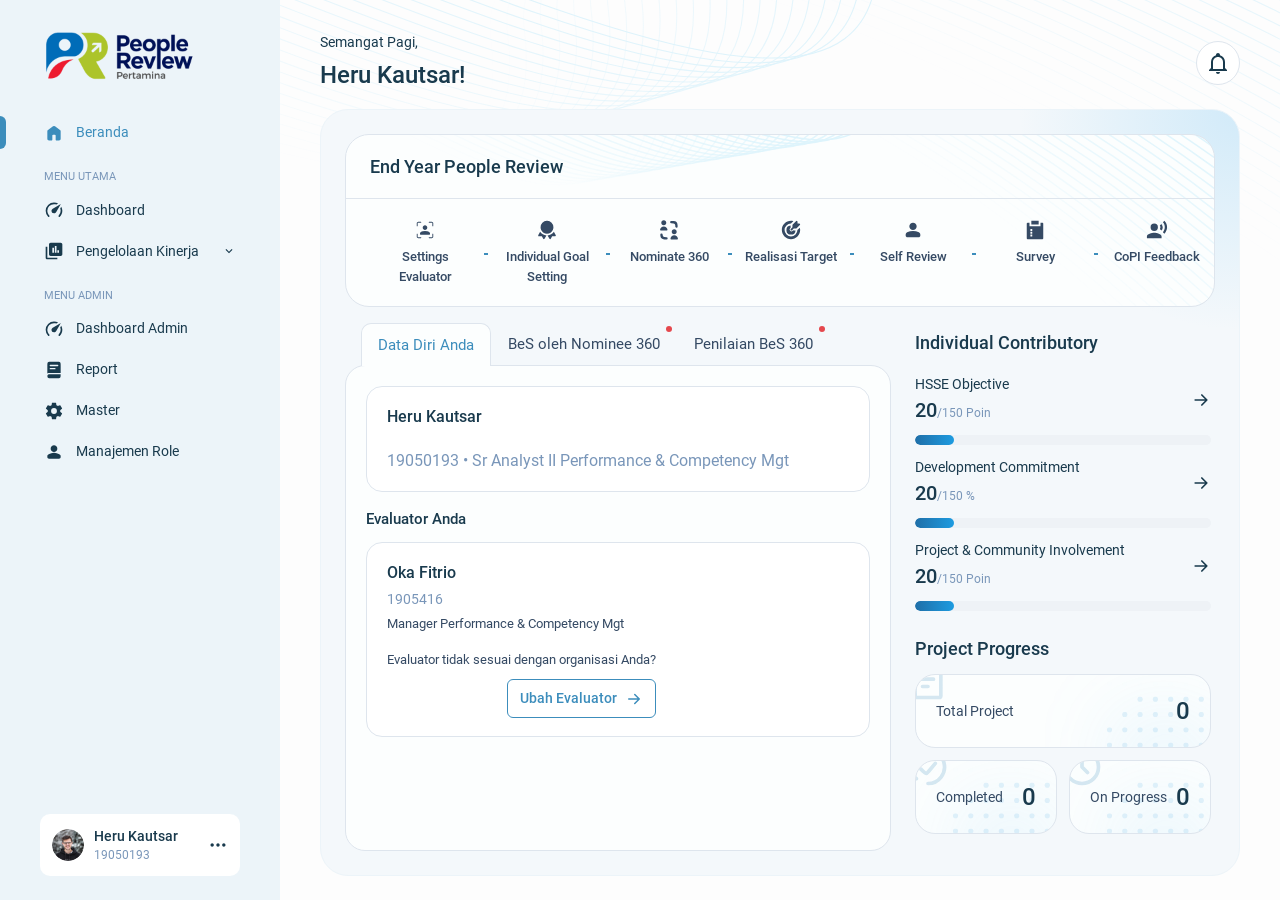
==== index.html @ 200f60de "Pindah file homepage ke folder utama dan hapus folder Homepage+flowstart" ====
<!doctype html>
<html lang="id">
<head>
  <meta charset="utf-8">
  <meta name="viewport" content="width=device-width, initial-scale=1">
  <title>Beranda – People Review</title>
  <link rel="stylesheet" href="style.css">
</head>
<body>
  <aside class="sidebar">
    <div class="logo"><img src="assets/logo-people-review.png" alt="People Review Pertamina" width="150" height="48"></div>
    <nav>
      <a href="#" id="navHome"><i data-icon="material-symbols:home-rounded"></i>Beranda</a>
      <p class="nav-label">MENU UTAMA</p>
      <a href="#"><i data-icon="mdi:speedometer"></i>Dashboard</a>
      <button type="button" class="nav-item" id="navKinerja" aria-expanded="false" aria-controls="subKinerja"><i data-icon="mdi:graph-box-multiple"></i>Pengelolaan Kinerja<i class="nav-caret" data-icon="mdi:chevron-down"></i></button>
      <div id="subKinerja" hidden>
        <a href="#pwtt" class="sub" id="navPwtt"><i class="reply" data-icon="fluent:arrow-reply-24-filled"></i>PWTT</a>
        <a href="#" class="sub" data-missing><i class="reply" data-icon="fluent:arrow-reply-24-filled"></i>PWT</a>
      </div>
      <p class="nav-label">MENU ADMIN</p>
      <a href="#"><i data-icon="mdi:speedometer"></i>Dashboard Admin</a>
      <a href="#"><i data-icon="solar:book-bold"></i>Report</a>
      <a href="#"><i data-icon="mdi:gear"></i>Master</a>
      <a href="#"><i data-icon="material-symbols:person-rounded"></i>Manajemen Role</a>
    </nav>
    <div class="user"><img class="avatar" src="assets/avatar.png" alt="" width="32" height="32"><div><b>Heru Kautsar</b><small>19050193</small></div><button type="button" class="icon-btn more" aria-label="Profil pengguna"><i data-icon="ri:more-fill"></i></button></div>
  </aside>

  <main>
    <header class="topbar">
      <div id="homeHead"><p class="greet">Semangat Pagi,</p><h1>Heru Kautsar!</h1></div>
      <p class="crumbs" id="pwttHead" hidden>Pengelolaan Kinerja • <span>PWTT</span></p>
      <div class="topbar-right">
        <span class="flow-pill" id="pwttPill" hidden>Pengukuran Kinerja Pegawai Waktu Tidak Tertentu (PWTT)</span>
        <button type="button" class="icon-btn bell" id="bellBtn" aria-label="Notifikasi" aria-expanded="false" aria-controls="notifPop"><i data-icon="mdi:bell-outline"></i></button>
        <div class="pop notif" id="notifPop" hidden>
          <h2>Notifikasi</h2>
          <div class="ntabs" id="notifTabs" role="tablist"></div>
          <div id="notifList" class="notif-list"></div>
        </div>
      </div>
    </header>

    <!-- Beranda -->
    <section class="home" id="viewHome">
      <article class="eypr">
        <h2>End Year People Review</h2>
        <ol class="steps" id="steps"></ol>
      </article>
      <div class="home-grid">
        <div class="home-left">
          <div class="htabs" role="tablist" id="homeTabs">
            <button type="button" role="tab" class="htab" data-tab="diri" aria-selected="true">Data Diri Anda</button>
            <button type="button" role="tab" class="htab dot" data-tab="nominee" aria-selected="false">BeS oleh Nominee 360</button>
            <button type="button" role="tab" class="htab dot" data-tab="bes" aria-selected="false">Penilaian BeS 360</button>
          </div>
          <div class="hpanel" id="tab-diri">
            <div class="box me"><b>Heru Kautsar</b><span class="muted">19050193 • Sr Analyst II Performance &amp; Competency Mgt</span></div>
            <h3>Evaluator Anda</h3>
            <div class="box evaluator">
              <div><b class="name">Oka Fitrio</b><span class="muted">1905416</span><small>Manager Performance &amp; Competency Mgt</small></div>
              <div class="ev-right"><small class="link">Evaluator tidak sesuai dengan organisasi Anda?</small><button type="button" class="btn-outline" id="ubahEval">Ubah Evaluator<i data-icon="tabler:arrow-right"></i></button></div>
            </div>
          </div>
          <div class="hpanel people-grid" id="tab-nominee" hidden></div>
          <div class="hpanel people-grid" id="tab-bes" hidden></div>
        </div>
        <aside class="home-right">
          <h2>Individual Contributory</h2>
          <div id="icList"></div>
          <h2>Project Progress</h2>
          <div class="proj">
            <div class="stat wide"><i data-icon="mingcute:task-2-line"></i><span>Total Project</span><b id="pTotal">0</b></div>
            <div class="stat"><i data-icon="lets-icons:check-ring-round"></i><span>Completed</span><b id="pDone">0</b></div>
            <div class="stat"><i data-icon="tabler:clock"></i><span>On Progress</span><b id="pProg">0</b></div>
          </div>
        </aside>
      </div>
    </section>

    <!-- Pengelolaan Kinerja → PWTT: pilih role -->
    <section class="role-card" id="viewPwtt" hidden>
      <h2 class="role-head">Pilih Role Anda</h2>
      <div class="role-body">
        <div class="roles" role="radiogroup" aria-label="Role">
          <button type="button" class="role" role="radio" aria-checked="false" data-role="evaluator">
            <img src="assets/role-evaluator.svg" alt="" width="190" height="120">
            <b>Evaluator</b>
            <span>Pekerja yang memberikan penilaian terhadap Evaluee<br>(untuk Manager ke atas)</span>
          </button>
          <button type="button" class="role" role="radio" aria-checked="false" data-role="evaluee">
            <img src="assets/role-evaluee.svg" alt="" width="147" height="120">
            <b>Evaluee</b>
            <span>Pekerja yang menjadi objek penilaian dalam People Review<br>(untuk Staff/Analyst/Setara)</span>
          </button>
        </div>
      </div>
      <div class="role-foot"><button type="button" class="btn" id="roleNext" disabled>Selanjutnya<i data-icon="tabler:arrow-right"></i></button></div>
    </section>
  </main>

  <script src="icons.js"></script>
  <script src="app.js"></script>
  <script src="profile.js"></script>
</body>
</html>
---- style.css ----
/* Roboto disimpan lokal (assets/fonts, dari @fontsource/roboto 5.0.8) supaya jalan offline. */
@font-face { font-family: 'Roboto'; font-style: normal; font-weight: 400; font-display: swap;
  src: url(assets/fonts/roboto-latin-400-normal.woff2) format('woff2');
  unicode-range: U+0000-00FF, U+0131, U+0152-0153, U+02BB-02BC, U+02C6, U+02DA, U+02DC, U+0304, U+0308, U+0329, U+2000-206F, U+2074, U+20AC, U+2122, U+2191, U+2193, U+2212, U+2215, U+FEFF, U+FFFD; }
@font-face { font-family: 'Roboto'; font-style: normal; font-weight: 400; font-display: swap;
  src: url(assets/fonts/roboto-latin-ext-400-normal.woff2) format('woff2');
  unicode-range: U+0100-02AF, U+0304, U+0308, U+0329, U+1E00-1E9F, U+1EF2-1EFF, U+2020, U+20A0-20AB, U+20AD-20CF, U+2113, U+2C60-2C7F, U+A720-A7FF; }
@font-face { font-family: 'Roboto'; font-style: normal; font-weight: 500; font-display: swap;
  src: url(assets/fonts/roboto-latin-500-normal.woff2) format('woff2');
  unicode-range: U+0000-00FF, U+0131, U+0152-0153, U+02BB-02BC, U+02C6, U+02DA, U+02DC, U+0304, U+0308, U+0329, U+2000-206F, U+2074, U+20AC, U+2122, U+2191, U+2193, U+2212, U+2215, U+FEFF, U+FFFD; }
@font-face { font-family: 'Roboto'; font-style: normal; font-weight: 500; font-display: swap;
  src: url(assets/fonts/roboto-latin-ext-500-normal.woff2) format('woff2');
  unicode-range: U+0100-02AF, U+0304, U+0308, U+0329, U+1E00-1E9F, U+1EF2-1EFF, U+2020, U+20A0-20AB, U+20AD-20CF, U+2113, U+2C60-2C7F, U+A720-A7FF; }

:root {
  --primary: #3c8dbc;
  --primary-dark: #31749b;
  --ink: #193a4d;
  --ink-2: #354a64;
  --muted: #7996b9;
  --line: #dee5ed;
  --bg: #fcfefe;
  --panel: #eef2f6;
  --soft-blue: #d8e9f3;
  --side: #ecf4f9;
  --warn-bg: #f7fed9;
  --warn-ink: #866b02;
  --ok-bg: #dcfce7;
  --ok-ink: #15803d;
  --danger: #e5484d;
}

* { box-sizing: border-box; }
.ico { display: inline-flex; width: 1em; height: 1em; flex-shrink: 0; }
.ico svg { width: 100%; height: 100%; }
[hidden] { display: none !important; }
body { margin: 0; display: flex; min-height: 100vh; font: 14px/1.5 Roboto, system-ui, sans-serif; color: var(--ink); background: #fdfdfd; }
button { font: inherit; cursor: pointer; color: inherit; }
b, strong { font-weight: 500; } /* desain Figma hanya memakai Roboto 400 & 500 */
h1, h2, h3 { margin: 0; font-weight: 500; }
.muted { color: var(--muted); }
.small { font-size: 12px; }
.link { color: var(--primary); }
.big { font-size: 20px; font-weight: 500; color: var(--ink); }

/* Sidebar (sama dengan halaman lain) */
.sidebar { width: 280px; flex-shrink: 0; background: var(--side); padding: 32px 0 24px; display: flex; flex-direction: column; position: sticky; top: 0; height: 100vh; z-index: 5; }
.logo { padding: 0 44px 32px; }
.logo img { display: block; }
nav { flex: 1; }
nav a, .nav-item { display: flex; align-items: center; gap: 12px; width: 100%; padding: 10px 44px; color: var(--ink); text-decoration: none; font-size: 14px; background: none; border: 0; text-align: left; position: relative; }
nav a.active, .nav-item.active { color: var(--primary); }
nav > a.active::before, .nav-item.active::before { content: ''; position: absolute; left: 0; top: 4px; bottom: 4px; width: 6px; border-radius: 0 6px 6px 0; background: var(--primary); }
nav a.sub { padding-left: 52px; }
nav a:hover, .nav-item:hover { background: var(--soft-blue); }
.nav-label { margin: 16px 44px 4px; font-size: 11px; color: var(--muted); }
nav .ico { font-size: 20px; }
.nav-caret { margin-left: auto; font-size: 14px !important; transition: transform .2s; }
.nav-item[aria-expanded="true"] .nav-caret { transform: rotate(180deg); background: var(--soft-blue); border-radius: 50%; }
.reply { transform: rotate(180deg); }
.icon-btn { background: none; border: 0; padding: 0; display: inline-flex; color: var(--ink); }
.user { margin: 0 40px; padding: 12px; background: #fff; border-radius: 10px; display: flex; gap: 10px; align-items: center; }
.user small { display: block; color: var(--muted); }
.user .more { margin-left: auto; font-size: 20px; }
.avatar { width: 32px; height: 32px; border-radius: 50%; object-fit: cover; flex-shrink: 0; }

/* Popover notifikasi */
.pop { position: absolute; z-index: 20; background: #fff; border: 1px solid var(--line); border-radius: 16px; box-shadow: 0 4px 20px rgba(0,0,0,.1); }

.notif { right: 0; top: calc(100% + 8px); width: min(460px, calc(100vw - 32px)); max-height: min(640px, calc(100vh - 120px)); display: flex; flex-direction: column; overflow: hidden; }
.notif h2 { font-size: 20px; padding: 20px 24px 12px; }
.ntabs { display: flex; padding: 0 20px; border-bottom: 1px solid var(--line); }
.ntab { flex: 1; display: inline-flex; justify-content: center; align-items: center; gap: 8px; padding: 10px 4px; background: none; border: 0; border-bottom: 2px solid transparent; color: var(--muted); font-size: 13px; }
.ntab[aria-selected="true"] { color: var(--primary-dark); border-color: var(--primary-dark); font-weight: 500; }
.count { background: var(--panel); border-radius: 4px; padding: 0 6px; font-size: 12px; color: var(--ink-2); }
.notif-list { overflow-y: auto; padding: 0 20px 12px; border-top: 1px solid var(--line); margin-top: -1px; }
.notif-list h3 { font-size: 18px; font-weight: 400; color: var(--muted); margin: 18px 0 4px; }
.notif-item { display: flex; gap: 12px; align-items: flex-start; width: 100%; text-align: left; padding: 14px 0; background: none; border: 0; border-bottom: 1px solid var(--line); }
.notif-item:last-child { border-bottom: 0; }
.notif-item:hover b { color: var(--primary); }
.notif-item b { display: block; font-size: 14px; }
.notif-item small { display: block; font-size: 12px; margin-top: 4px; }
.notif-item .file { display: grid; place-items: center; background: var(--panel); font-size: 16px; color: var(--ink-2); margin-top: 6px; }
.notif-empty { display: flex; flex-direction: column; align-items: center; text-align: center; gap: 8px; padding: 56px 0 72px; }
.notif-empty b { font-size: 18px; margin-top: 16px; }

/* Main */
main { flex: 1; min-width: 0; height: 100vh; padding: 32px 40px 24px; display: flex; flex-direction: column; gap: 16px; }
body.is-home main { background: url(assets/lines-top.svg) no-repeat left top / 100% auto; }
.topbar { display: flex; justify-content: space-between; align-items: center; gap: 16px; flex-wrap: wrap; }
.greet { margin: 0 0 4px; }
.topbar h1 { font-size: 24px; }
.crumbs { margin: 0; }
.crumbs span { color: var(--primary); }
.topbar-right { display: flex; align-items: center; gap: 16px; position: relative; margin-left: auto; }
.flow-pill { background: var(--soft-blue); color: var(--primary-dark); border-radius: 8px; padding: 8px 12px; font-size: 13px; font-weight: 500; }
.bell { font-size: 24px; width: 44px; height: 44px; border-radius: 50%; border: 1px solid var(--line); background: #fff; justify-content: center; align-items: center; }
.bell[aria-expanded="true"] { background: var(--soft-blue); }

.btn, .btn-outline { display: inline-flex; align-items: center; justify-content: center; gap: 8px; border-radius: 6px; font-weight: 500; text-decoration: none; }
.btn .ico, .btn-outline .ico { font-size: 18px; }
.btn { background: var(--primary); color: #fff; border: 0; padding: 12px 20px; }
.btn:hover:not(:disabled) { background: var(--primary-dark); }
.btn:disabled { background: #a7b6cc; cursor: not-allowed; }
.btn-outline { background: #fff; color: var(--primary); border: 1px solid var(--primary); padding: 8px 12px; }
.btn-outline:hover { background: #f1f8fc; }
.btn-outline.danger { color: var(--danger); border-color: var(--danger); }
.btn-outline.danger:hover { background: #fff3f3; }
.chip { display: inline-flex; align-items: center; gap: 6px; padding: 6px 12px; border-radius: 8px; font-size: 13px; font-weight: 500; white-space: nowrap; }
.chip::before { content: ''; width: 6px; height: 6px; border-radius: 50%; background: currentColor; }
.chip-warn { background: var(--warn-bg); color: var(--warn-ink); }
.chip-warn::before { background: #f5b400; }
.chip-ok { background: var(--ok-bg); color: var(--ok-ink); }
.chip-ok::before { background: #22c55e; }

/* Beranda */
.home { flex: 1; min-height: 0; display: flex; flex-direction: column; gap: 16px; padding: 24px; border: 1px solid var(--side); border-radius: 28px; overflow: hidden;
  background: radial-gradient(circle at 100% 0, rgba(146,209,245,.35), transparent 220px), #f4f8fb; }
.eypr { flex-shrink: 0; background: url(assets/lines-card.svg) no-repeat right top / auto 100%, var(--bg); border: 1px solid var(--line); border-radius: 24px; }
.eypr h2 { font-size: 18px; padding: 18px 24px; border-bottom: 1px solid var(--line); }
.steps { list-style: none; margin: 0; padding: 10px 24px; display: grid; grid-auto-flow: column; grid-auto-columns: minmax(110px, 1fr); gap: 12px; overflow-x: auto; }
.steps li { position: relative; }
.steps li + li::before { content: ''; position: absolute; left: -8px; top: 50%; width: 4px; height: 2px; background: var(--primary); }
.steps a { display: flex; flex-direction: column; align-items: center; gap: 6px; padding: 10px 6px; border-radius: 10px; color: var(--ink-2); text-decoration: none; font-size: 13px; font-weight: 500; text-align: center; }
.steps a:hover, .steps a:focus-visible { background: var(--panel); }
.steps .ico { font-size: 22px; color: var(--ink-2); }

.home-grid { flex: 1; display: grid; grid-template-columns: minmax(0, 2.15fr) minmax(300px, 1fr); gap: 24px; min-height: 0; }
.home-left { display: flex; flex-direction: column; min-height: 0; }
.htabs { display: flex; padding-left: 16px; }
.htab { position: relative; padding: 9px 16px; background: none; border: 1px solid transparent; border-bottom: 0; border-radius: 10px 10px 0 0; font-size: 15px; color: var(--ink-2); }
.htab[aria-selected="true"] { background: var(--bg); border-color: var(--line); color: var(--primary); margin-bottom: -1px; z-index: 1; }
.htab.dot::after { content: ''; position: absolute; top: 2px; right: 4px; width: 6px; height: 6px; border-radius: 50%; background: var(--danger); }
.hpanel { flex: 1; min-height: 0; overflow-y: auto; background: var(--bg); border: 1px solid var(--line); border-radius: 20px; padding: 20px; display: flex; flex-direction: column; gap: 16px; align-content: start; }
.people-grid { display: grid; grid-template-columns: repeat(auto-fill, minmax(260px, 1fr)); gap: 20px; }
.hpanel h3 { font-size: 15px; margin-bottom: -4px; }
.box { background: #fff; border: 1px solid var(--line); border-radius: 16px; padding: 18px 20px; }
.me { display: flex; gap: 20px; flex-wrap: wrap; font-size: 16px; }
.evaluator { display: flex; justify-content: space-between; gap: 16px; flex-wrap: wrap; }
.evaluator > div:first-child, .pc-head > div { display: flex; flex-direction: column; gap: 4px; }
.evaluator small { font-size: 13px; color: var(--ink-2); }
.name { font-size: 16px; }
.ev-right { display: flex; flex-direction: column; align-items: flex-end; gap: 10px; }
.pc-head { display: flex; justify-content: space-between; align-items: flex-start; gap: 12px; }
.person-card { display: flex; flex-direction: column; gap: 20px; align-self: start; }
.wide { width: 100%; padding: 12px; }

.home-right { display: flex; flex-direction: column; gap: 12px; min-height: 0; overflow-y: auto; padding-right: 4px; }
.home-right h2 { font-size: 18px; margin-top: 6px; }
.ic { display: grid; grid-template-columns: 1fr auto; align-items: center; column-gap: 12px; padding: 6px 0; color: var(--ink); text-decoration: none; border-radius: 8px; }
.ic .ic-name { grid-column: 1; }
.ic > .ico { grid-column: 2; grid-row: 1 / 3; font-size: 20px; transition: transform .15s; }
.ic:hover .ic-name { color: var(--primary); }
.ic:hover > .ico { transform: translateX(3px); color: var(--primary); }
.ic small { font-size: 12px; }
.ic-bar { grid-column: 1 / -1; height: 10px; margin-top: 10px; background: var(--panel); border-radius: 5px; overflow: hidden; }
.ic-bar i { display: block; height: 100%; border-radius: 5px; background: linear-gradient(90deg, #1f6fa8, #1d9be0); }
.proj { display: grid; grid-template-columns: 1fr 1fr; gap: 12px; }
.stat { position: relative; overflow: hidden; display: flex; align-items: center; justify-content: space-between; gap: 8px; padding: 18px 20px; background: url(assets/dots.svg) no-repeat right bottom, var(--bg); border: 1px solid var(--line); border-radius: 20px; color: var(--ink-2); }
.stat.wide { grid-column: 1 / -1; }
.stat > .ico { position: absolute; left: -10px; top: -16px; font-size: 44px; color: var(--primary); opacity: .2; }
.stat b { font-size: 24px; color: var(--ink); }

/* PWTT — Pilih Role */
.role-card { flex: 1; min-height: 0; display: flex; flex-direction: column; border: 1px solid var(--line); border-radius: 16px; background: var(--bg); overflow: hidden; }
.role-head { font-size: 24px; padding: 20px 24px; border-bottom: 1px solid var(--line); }
.role-body { flex: 1; min-height: 0; overflow-y: auto; display: grid; place-items: center; padding: 32px 24px; background: url(assets/wave-left.svg) no-repeat left top / 150px auto, url(assets/wave-right.svg) no-repeat right bottom / 230px auto; }
.roles { display: grid; grid-template-columns: repeat(2, minmax(0, 420px)); gap: 20px; }
.role { display: flex; flex-direction: column; align-items: center; gap: 6px; padding: 28px 24px; background: #fff; border: 1px solid var(--line); border-radius: 14px; text-align: center; }
.role img { height: 120px; width: auto; margin-bottom: 20px; }
.role b { font-size: 22px; }
.role span { font-size: 14px; line-height: 1.6; }
.role:hover { border-color: #9cc6e0; }
.role[aria-checked="true"] { background: #eaf3f9; border-color: var(--primary); }
.role-foot { display: flex; justify-content: flex-end; padding: 18px 24px; border-top: 1px solid var(--line); }


@media (max-width: 1100px) {
  .home-grid { grid-template-columns: 1fr; flex: none; }
  .home { overflow-y: auto; } /* layar sempit: satu kolom, scroll di dalam container */
  .hpanel, .home-right { overflow: visible; }
  .roles { grid-template-columns: 1fr; }
}
@media (max-width: 900px) {
  body { flex-direction: column; }
  .sidebar { position: static; width: 100%; height: auto; padding: 16px; }
  .sidebar nav, .user { display: none; }
  .logo { padding: 0; }
  main { padding: 16px; height: auto; }
  .home { padding: 16px; }
}
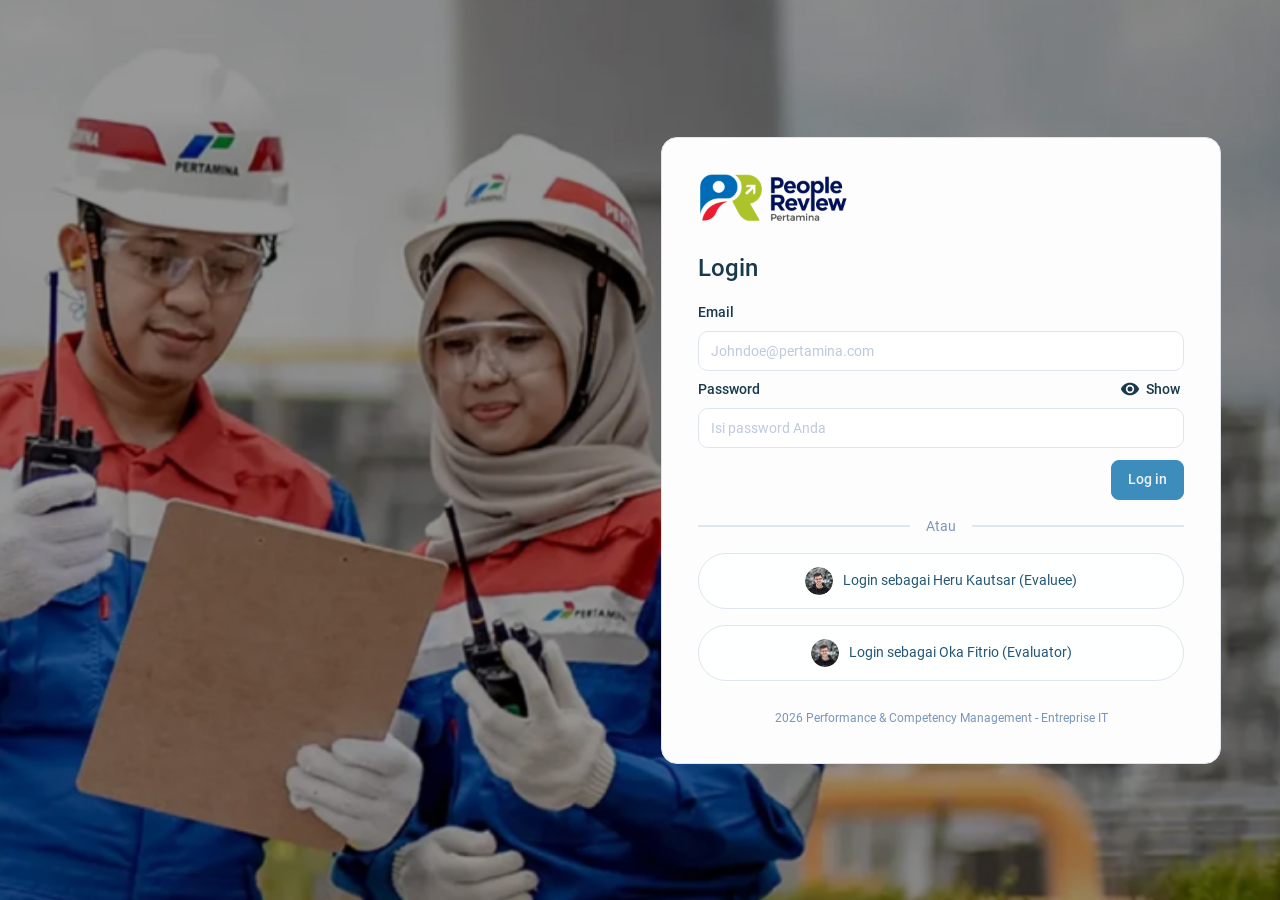
==== commit aa08e41f: "Perubahan major dan penambahan sisi evaluator memberikan approval Realisasi Target" ====
--- a/index.html
+++ b/index.html
@@ -29,8 +29,8 @@
 
   <main>
     <header class="topbar">
-      <div id="homeHead"><p class="greet">Semangat Pagi,</p><h1>Heru Kautsar!</h1></div>
-      <p class="crumbs" id="pwttHead" hidden>Pengelolaan Kinerja • <span>PWTT</span></p>
+      <div id="homeHead"><p class="greet">Semangat Pagi,</p><h1 id="greetName">Heru Kautsar!</h1></div>
+      <p class="crumbs" id="pwttHead" hidden></p>
       <div class="topbar-right">
         <span class="flow-pill" id="pwttPill" hidden>Pengukuran Kinerja Pegawai Waktu Tidak Tertentu (PWTT)</span>
         <button type="button" class="icon-btn bell" id="bellBtn" aria-label="Notifikasi" aria-expanded="false" aria-controls="notifPop"><i data-icon="mdi:bell-outline"></i></button>
@@ -45,7 +45,13 @@
     <!-- Beranda -->
     <section class="home" id="viewHome">
       <article class="eypr">
-        <h2>End Year People Review</h2>
+        <div class="eypr-head">
+          <h2>Tahapan Utama People Review</h2>
+          <!-- shortcut: pilihan periode belum mengubah data (prototype tanpa data per tahun). -->
+          <label class="periode">Periode Penilaian
+            <select id="periode"><option>2025</option><option>2026</option><option>2027</option></select>
+          </label>
+        </div>
         <ol class="steps" id="steps"></ol>
       </article>
       <div class="home-grid">
@@ -56,12 +62,14 @@
             <button type="button" role="tab" class="htab dot" data-tab="bes" aria-selected="false">Penilaian BeS 360</button>
           </div>
           <div class="hpanel" id="tab-diri">
-            <div class="box me"><b>Heru Kautsar</b><span class="muted">19050193 • Sr Analyst II Performance &amp; Competency Mgt</span></div>
+            <div class="box me" id="meBox"></div>
             <h3>Evaluator Anda</h3>
             <div class="box evaluator">
-              <div><b class="name">Oka Fitrio</b><span class="muted">1905416</span><small>Manager Performance &amp; Competency Mgt</small></div>
+              <div id="evalBox"></div>
               <div class="ev-right"><small class="link">Evaluator tidak sesuai dengan organisasi Anda?</small><button type="button" class="btn-outline" id="ubahEval">Ubah Evaluator<i data-icon="tabler:arrow-right"></i></button></div>
             </div>
+            <h3 id="myEvalueesHead" hidden>Evaluee Anda</h3>
+            <div class="evaluees" id="myEvaluees" hidden></div>
           </div>
           <div class="hpanel people-grid" id="tab-nominee" hidden></div>
           <div class="hpanel people-grid" id="tab-bes" hidden></div>
@@ -71,7 +79,7 @@
           <div id="icList"></div>
           <h2>Project Progress</h2>
           <div class="proj">
-            <div class="stat wide"><i data-icon="mingcute:task-2-line"></i><span>Total Project</span><b id="pTotal">0</b></div>
+            <div class="stat wide"><i data-icon="mingcute:task-2-line"></i><span id="pLabel">Total Project</span><b id="pTotal">0</b></div>
             <div class="stat"><i data-icon="lets-icons:check-ring-round"></i><span>Completed</span><b id="pDone">0</b></div>
             <div class="stat"><i data-icon="tabler:clock"></i><span>On Progress</span><b id="pProg">0</b></div>
           </div>
@@ -98,10 +106,26 @@
       </div>
       <div class="role-foot"><button type="button" class="btn" id="roleNext" disabled>Selanjutnya<i data-icon="tabler:arrow-right"></i></button></div>
     </section>
+
+    <!-- PWTT → Tahapan Utama → Evaluator: pilih evaluee -->
+    <section class="role-card" id="viewEvaluee" hidden>
+      <div class="ev-tabs" role="tablist">
+        <button type="button" role="tab" class="ev-tab" aria-selected="true">Penilaian Evaluee</button>
+        <button type="button" role="tab" class="ev-tab" aria-selected="false" data-missing>Rekapitulasi Sintesis Evaluator</button>
+      </div>
+      <div class="ev-body">
+        <div class="ev-top">
+          <h2>Pilih Evaluee</h2>
+          <label class="search"><i data-icon="material-symbols:search-rounded"></i><input type="search" id="evSearch" placeholder="Cari Nopek/Nama Pekerja" aria-label="Cari Nopek/Nama Pekerja"></label>
+        </div>
+        <div class="ev-list" id="evList"></div>
+        <nav class="pager" id="evPager" aria-label="Halaman"></nav>
+      </div>
+    </section>
   </main>
 
   <script src="icons.js"></script>
+  <script src="profile.js"></script>
   <script src="app.js"></script>
-  <script src="profile.js"></script>
 </body>
 </html>
--- a/style.css
+++ b/style.css
@@ -34,79 +34,80 @@
 .ico { display: inline-flex; width: 1em; height: 1em; flex-shrink: 0; }
 .ico svg { width: 100%; height: 100%; }
 [hidden] { display: none !important; }
-body { margin: 0; display: flex; min-height: 100vh; font: 14px/1.5 Roboto, system-ui, sans-serif; color: var(--ink); background: #fdfdfd; }
+body { margin: 0; display: flex; min-height: 100vh; font: clamp(11px, 0.875vw, 14px)/1.5 Roboto, system-ui, sans-serif; color: var(--ink); background: #fdfdfd; }
 button { font: inherit; cursor: pointer; color: inherit; }
 b, strong { font-weight: 500; } /* desain Figma hanya memakai Roboto 400 & 500 */
 h1, h2, h3 { margin: 0; font-weight: 500; }
 .muted { color: var(--muted); }
-.small { font-size: 12px; }
+.small { font-size: clamp(11px, 0.75vw, 12px); }
 .link { color: var(--primary); }
-.big { font-size: 20px; font-weight: 500; color: var(--ink); }
+.big { font-size: clamp(16px, 1.25vw, 20px); font-weight: 500; color: var(--ink); }
 
 /* Sidebar (sama dengan halaman lain) */
 .sidebar { width: 280px; flex-shrink: 0; background: var(--side); padding: 32px 0 24px; display: flex; flex-direction: column; position: sticky; top: 0; height: 100vh; z-index: 5; }
 .logo { padding: 0 44px 32px; }
 .logo img { display: block; }
 nav { flex: 1; }
-nav a, .nav-item { display: flex; align-items: center; gap: 12px; width: 100%; padding: 10px 44px; color: var(--ink); text-decoration: none; font-size: 14px; background: none; border: 0; text-align: left; position: relative; }
+nav a, .nav-item { display: flex; align-items: center; gap: 12px; width: 100%; padding: 10px 44px; color: var(--ink); text-decoration: none; font-size: clamp(11px, 0.875vw, 14px); background: none; border: 0; text-align: left; position: relative; }
 nav a.active, .nav-item.active { color: var(--primary); }
 nav > a.active::before, .nav-item.active::before { content: ''; position: absolute; left: 0; top: 4px; bottom: 4px; width: 6px; border-radius: 0 6px 6px 0; background: var(--primary); }
 nav a.sub { padding-left: 52px; }
 nav a:hover, .nav-item:hover { background: var(--soft-blue); }
 .nav-label { margin: 16px 44px 4px; font-size: 11px; color: var(--muted); }
-nav .ico { font-size: 20px; }
-.nav-caret { margin-left: auto; font-size: 14px !important; transition: transform .2s; }
+nav .ico { font-size: clamp(16px, 1.25vw, 20px); }
+.nav-caret { margin-left: auto; font-size: clamp(11px, 0.875vw, 14px) !important; transition: transform .2s; }
 .nav-item[aria-expanded="true"] .nav-caret { transform: rotate(180deg); background: var(--soft-blue); border-radius: 50%; }
 .reply { transform: rotate(180deg); }
 .icon-btn { background: none; border: 0; padding: 0; display: inline-flex; color: var(--ink); }
 .user { margin: 0 40px; padding: 12px; background: #fff; border-radius: 10px; display: flex; gap: 10px; align-items: center; }
 .user small { display: block; color: var(--muted); }
-.user .more { margin-left: auto; font-size: 20px; }
+.user .more { margin-left: auto; font-size: clamp(16px, 1.25vw, 20px); }
 .avatar { width: 32px; height: 32px; border-radius: 50%; object-fit: cover; flex-shrink: 0; }
 
 /* Popover notifikasi */
 .pop { position: absolute; z-index: 20; background: #fff; border: 1px solid var(--line); border-radius: 16px; box-shadow: 0 4px 20px rgba(0,0,0,.1); }
 
 .notif { right: 0; top: calc(100% + 8px); width: min(460px, calc(100vw - 32px)); max-height: min(640px, calc(100vh - 120px)); display: flex; flex-direction: column; overflow: hidden; }
-.notif h2 { font-size: 20px; padding: 20px 24px 12px; }
+.notif h2 { font-size: clamp(16px, 1.25vw, 20px); padding: 20px 24px 12px; }
 .ntabs { display: flex; padding: 0 20px; border-bottom: 1px solid var(--line); }
-.ntab { flex: 1; display: inline-flex; justify-content: center; align-items: center; gap: 8px; padding: 10px 4px; background: none; border: 0; border-bottom: 2px solid transparent; color: var(--muted); font-size: 13px; }
+.ntab { flex: 1; display: inline-flex; justify-content: center; align-items: center; gap: 8px; padding: 10px 4px; background: none; border: 0; border-bottom: 2px solid transparent; color: var(--muted); font-size: clamp(11px, 0.812vw, 13px); }
 .ntab[aria-selected="true"] { color: var(--primary-dark); border-color: var(--primary-dark); font-weight: 500; }
-.count { background: var(--panel); border-radius: 4px; padding: 0 6px; font-size: 12px; color: var(--ink-2); }
+.count { background: var(--panel); border-radius: 4px; padding: 0 6px; font-size: clamp(11px, 0.75vw, 12px); color: var(--ink-2); }
 .notif-list { overflow-y: auto; padding: 0 20px 12px; border-top: 1px solid var(--line); margin-top: -1px; }
-.notif-list h3 { font-size: 18px; font-weight: 400; color: var(--muted); margin: 18px 0 4px; }
+.notif-list h3 { font-size: clamp(14px, 1.125vw, 18px); font-weight: 400; color: var(--muted); margin: 18px 0 4px; }
 .notif-item { display: flex; gap: 12px; align-items: flex-start; width: 100%; text-align: left; padding: 14px 0; background: none; border: 0; border-bottom: 1px solid var(--line); }
 .notif-item:last-child { border-bottom: 0; }
 .notif-item:hover b { color: var(--primary); }
-.notif-item b { display: block; font-size: 14px; }
-.notif-item small { display: block; font-size: 12px; margin-top: 4px; }
-.notif-item .file { display: grid; place-items: center; background: var(--panel); font-size: 16px; color: var(--ink-2); margin-top: 6px; }
+.notif-item b { display: block; font-size: clamp(11px, 0.875vw, 14px); }
+.notif-item small { display: block; font-size: clamp(11px, 0.75vw, 12px); margin-top: 4px; }
+.notif-item .file { display: grid; place-items: center; background: var(--panel); font-size: clamp(13px, 1vw, 16px); color: var(--ink-2); margin-top: 6px; }
 .notif-empty { display: flex; flex-direction: column; align-items: center; text-align: center; gap: 8px; padding: 56px 0 72px; }
-.notif-empty b { font-size: 18px; margin-top: 16px; }
+.notif-empty b { font-size: clamp(14px, 1.125vw, 18px); margin-top: 16px; }
 
 /* Main */
 main { flex: 1; min-width: 0; height: 100vh; padding: 32px 40px 24px; display: flex; flex-direction: column; gap: 16px; }
 body.is-home main { background: url(assets/lines-top.svg) no-repeat left top / 100% auto; }
 .topbar { display: flex; justify-content: space-between; align-items: center; gap: 16px; flex-wrap: wrap; }
 .greet { margin: 0 0 4px; }
-.topbar h1 { font-size: 24px; }
+.topbar h1 { font-size: clamp(19px, 1.5vw, 24px); }
 .crumbs { margin: 0; }
 .crumbs span { color: var(--primary); }
 .topbar-right { display: flex; align-items: center; gap: 16px; position: relative; margin-left: auto; }
-.flow-pill { background: var(--soft-blue); color: var(--primary-dark); border-radius: 8px; padding: 8px 12px; font-size: 13px; font-weight: 500; }
-.bell { font-size: 24px; width: 44px; height: 44px; border-radius: 50%; border: 1px solid var(--line); background: #fff; justify-content: center; align-items: center; }
+.flow-pill { background: var(--soft-blue); color: var(--primary-dark); border-radius: 8px; padding: 8px 12px; font-size: clamp(11px, 0.812vw, 13px); font-weight: 500; }
+.bell { font-size: clamp(19px, 1.5vw, 24px); width: 44px; height: 44px; border-radius: 50%; border: 1px solid var(--line); background: #fff; justify-content: center; align-items: center; }
 .bell[aria-expanded="true"] { background: var(--soft-blue); }
 
 .btn, .btn-outline { display: inline-flex; align-items: center; justify-content: center; gap: 8px; border-radius: 6px; font-weight: 500; text-decoration: none; }
-.btn .ico, .btn-outline .ico { font-size: 18px; }
+.btn .ico, .btn-outline .ico { font-size: clamp(14px, 1.125vw, 18px); }
 .btn { background: var(--primary); color: #fff; border: 0; padding: 12px 20px; }
 .btn:hover:not(:disabled) { background: var(--primary-dark); }
 .btn:disabled { background: #a7b6cc; cursor: not-allowed; }
+.btn-outline:disabled { color: #a7b6cc; border-color: #d5dde8; cursor: not-allowed; }
 .btn-outline { background: #fff; color: var(--primary); border: 1px solid var(--primary); padding: 8px 12px; }
 .btn-outline:hover { background: #f1f8fc; }
 .btn-outline.danger { color: var(--danger); border-color: var(--danger); }
 .btn-outline.danger:hover { background: #fff3f3; }
-.chip { display: inline-flex; align-items: center; gap: 6px; padding: 6px 12px; border-radius: 8px; font-size: 13px; font-weight: 500; white-space: nowrap; }
+.chip { display: inline-flex; align-items: center; gap: 6px; padding: 6px 12px; border-radius: 8px; font-size: clamp(11px, 0.812vw, 13px); font-weight: 500; white-space: nowrap; }
 .chip::before { content: ''; width: 6px; height: 6px; border-radius: 50%; background: currentColor; }
 .chip-warn { background: var(--warn-bg); color: var(--warn-ink); }
 .chip-warn::before { background: #f5b400; }
@@ -117,62 +118,131 @@
 .home { flex: 1; min-height: 0; display: flex; flex-direction: column; gap: 16px; padding: 24px; border: 1px solid var(--side); border-radius: 28px; overflow: hidden;
   background: radial-gradient(circle at 100% 0, rgba(146,209,245,.35), transparent 220px), #f4f8fb; }
 .eypr { flex-shrink: 0; background: url(assets/lines-card.svg) no-repeat right top / auto 100%, var(--bg); border: 1px solid var(--line); border-radius: 24px; }
-.eypr h2 { font-size: 18px; padding: 18px 24px; border-bottom: 1px solid var(--line); }
+.eypr-head { display: flex; justify-content: space-between; align-items: center; gap: 12px; flex-wrap: wrap; padding: 12px 24px; border-bottom: 1px solid var(--line); }
+.eypr h2 { font-size: clamp(14px, 1.125vw, 18px); color: #060f13; }
+.periode { display: flex; align-items: center; gap: 10px; font-weight: 500; }
+/* appearance: none → panah bawaan diganti chevron sendiri supaya punya jarak dari garis tepi. */
+.periode select { appearance: none; width: 180px; height: 38px; padding: 0 40px 0 12px;
+  background: #feffff url("data:image/svg+xml,%3Csvg xmlns='http://www.w3.org/2000/svg' viewBox='0 0 24 24'%3E%3Cpath fill='none' stroke='%23193a4d' stroke-linecap='round' stroke-linejoin='round' stroke-width='2' d='m6 9l6 6l6-6'/%3E%3C/svg%3E") no-repeat right 12px center / 20px;
+  border: 1px solid var(--line); border-radius: 8px; font: inherit; font-weight: 400; color: var(--ink); cursor: pointer; }
+.periode select:focus-visible { outline: 2px solid var(--primary); outline-offset: -1px; }
 .steps { list-style: none; margin: 0; padding: 10px 24px; display: grid; grid-auto-flow: column; grid-auto-columns: minmax(110px, 1fr); gap: 12px; overflow-x: auto; }
 .steps li { position: relative; }
 .steps li + li::before { content: ''; position: absolute; left: -8px; top: 50%; width: 4px; height: 2px; background: var(--primary); }
-.steps a { display: flex; flex-direction: column; align-items: center; gap: 6px; padding: 10px 6px; border-radius: 10px; color: var(--ink-2); text-decoration: none; font-size: 13px; font-weight: 500; text-align: center; }
+.steps a { display: flex; flex-direction: column; align-items: center; gap: 6px; padding: 10px 6px; border-radius: 10px; color: var(--ink-2); text-decoration: none; font-size: clamp(11px, 0.812vw, 13px); font-weight: 500; text-align: center; }
 .steps a:hover, .steps a:focus-visible { background: var(--panel); }
-.steps .ico { font-size: 22px; color: var(--ink-2); }
+.steps .ico { font-size: clamp(18px, 1.375vw, 22px); color: var(--ink-2); }
 
 .home-grid { flex: 1; display: grid; grid-template-columns: minmax(0, 2.15fr) minmax(300px, 1fr); gap: 24px; min-height: 0; }
 .home-left { display: flex; flex-direction: column; min-height: 0; }
 .htabs { display: flex; padding-left: 16px; }
-.htab { position: relative; padding: 9px 16px; background: none; border: 1px solid transparent; border-bottom: 0; border-radius: 10px 10px 0 0; font-size: 15px; color: var(--ink-2); }
+.htab { position: relative; padding: 9px 16px; background: none; border: 1px solid transparent; border-bottom: 0; border-radius: 10px 10px 0 0; font-size: clamp(12px, 0.938vw, 15px); color: var(--ink-2); }
 .htab[aria-selected="true"] { background: var(--bg); border-color: var(--line); color: var(--primary); margin-bottom: -1px; z-index: 1; }
 .htab.dot::after { content: ''; position: absolute; top: 2px; right: 4px; width: 6px; height: 6px; border-radius: 50%; background: var(--danger); }
 .hpanel { flex: 1; min-height: 0; overflow-y: auto; background: var(--bg); border: 1px solid var(--line); border-radius: 20px; padding: 20px; display: flex; flex-direction: column; gap: 16px; align-content: start; }
 .people-grid { display: grid; grid-template-columns: repeat(auto-fill, minmax(260px, 1fr)); gap: 20px; }
-.hpanel h3 { font-size: 15px; margin-bottom: -4px; }
+.hpanel:has(> .empty-state) { display: flex; }
+.empty-state { margin: auto; padding: 24px 0; display: flex; flex-direction: column; align-items: center; gap: 6px; text-align: center; font-size: clamp(11px, 0.875vw, 14px); }
+.empty-state .es-ico { font-size: clamp(32px, 2.5vw, 40px); color: var(--primary); display: inline-flex; margin-bottom: 4px; }
+.empty-state b { font-weight: 500; line-height: 1.5; }
+.empty-state p { margin: 0 0 10px; color: #a3b1c2; line-height: 1.5; }
+.hpanel h3 { font-size: clamp(12px, 0.938vw, 15px); margin-bottom: -4px; }
 .box { background: #fff; border: 1px solid var(--line); border-radius: 16px; padding: 18px 20px; }
-.me { display: flex; gap: 20px; flex-wrap: wrap; font-size: 16px; }
+.me { display: flex; gap: 20px; flex-wrap: wrap; font-size: clamp(13px, 1vw, 16px); }
 .evaluator { display: flex; justify-content: space-between; gap: 16px; flex-wrap: wrap; }
 .evaluator > div:first-child, .pc-head > div { display: flex; flex-direction: column; gap: 4px; }
-.evaluator small { font-size: 13px; color: var(--ink-2); }
-.name { font-size: 16px; }
+.evaluator small { font-size: clamp(11px, 0.812vw, 13px); color: var(--ink-2); }
+.name { font-size: clamp(13px, 1vw, 16px); }
 .ev-right { display: flex; flex-direction: column; align-items: flex-end; gap: 10px; }
 .pc-head { display: flex; justify-content: space-between; align-items: flex-start; gap: 12px; }
 .person-card { display: flex; flex-direction: column; gap: 20px; align-self: start; }
 .wide { width: 100%; padding: 12px; }
 
 .home-right { display: flex; flex-direction: column; gap: 12px; min-height: 0; overflow-y: auto; padding-right: 4px; }
-.home-right h2 { font-size: 18px; margin-top: 6px; }
+.home-right h2 { font-size: clamp(14px, 1.125vw, 18px); margin-top: 6px; }
 .ic { display: grid; grid-template-columns: 1fr auto; align-items: center; column-gap: 12px; padding: 6px 0; color: var(--ink); text-decoration: none; border-radius: 8px; }
 .ic .ic-name { grid-column: 1; }
-.ic > .ico { grid-column: 2; grid-row: 1 / 3; font-size: 20px; transition: transform .15s; }
+.ic > .ico { grid-column: 2; grid-row: 1 / 3; font-size: clamp(16px, 1.25vw, 20px); transition: transform .15s; }
 .ic:hover .ic-name { color: var(--primary); }
 .ic:hover > .ico { transform: translateX(3px); color: var(--primary); }
-.ic small { font-size: 12px; }
+.ic small { font-size: clamp(11px, 0.75vw, 12px); }
 .ic-bar { grid-column: 1 / -1; height: 10px; margin-top: 10px; background: var(--panel); border-radius: 5px; overflow: hidden; }
 .ic-bar i { display: block; height: 100%; border-radius: 5px; background: linear-gradient(90deg, #1f6fa8, #1d9be0); }
 .proj { display: grid; grid-template-columns: 1fr 1fr; gap: 12px; }
 .stat { position: relative; overflow: hidden; display: flex; align-items: center; justify-content: space-between; gap: 8px; padding: 18px 20px; background: url(assets/dots.svg) no-repeat right bottom, var(--bg); border: 1px solid var(--line); border-radius: 20px; color: var(--ink-2); }
 .stat.wide { grid-column: 1 / -1; }
-.stat > .ico { position: absolute; left: -10px; top: -16px; font-size: 44px; color: var(--primary); opacity: .2; }
-.stat b { font-size: 24px; color: var(--ink); }
+.stat > .ico { position: absolute; left: -10px; top: -16px; font-size: clamp(35px, 2.75vw, 44px); color: var(--primary); opacity: .2; }
+.stat b { font-size: clamp(19px, 1.5vw, 24px); color: var(--ink); }
 
 /* PWTT — Pilih Role */
 .role-card { flex: 1; min-height: 0; display: flex; flex-direction: column; border: 1px solid var(--line); border-radius: 16px; background: var(--bg); overflow: hidden; }
-.role-head { font-size: 24px; padding: 20px 24px; border-bottom: 1px solid var(--line); }
+.role-head { font-size: clamp(19px, 1.5vw, 24px); padding: 20px 24px; border-bottom: 1px solid var(--line); }
 .role-body { flex: 1; min-height: 0; overflow-y: auto; display: grid; place-items: center; padding: 32px 24px; background: url(assets/wave-left.svg) no-repeat left top / 150px auto, url(assets/wave-right.svg) no-repeat right bottom / 230px auto; }
 .roles { display: grid; grid-template-columns: repeat(2, minmax(0, 420px)); gap: 20px; }
 .role { display: flex; flex-direction: column; align-items: center; gap: 6px; padding: 28px 24px; background: #fff; border: 1px solid var(--line); border-radius: 14px; text-align: center; }
 .role img { height: 120px; width: auto; margin-bottom: 20px; }
-.role b { font-size: 22px; }
-.role span { font-size: 14px; line-height: 1.6; }
+.role b { font-size: clamp(18px, 1.375vw, 22px); }
+.role span { font-size: clamp(11px, 0.875vw, 14px); line-height: 1.6; }
 .role:hover { border-color: #9cc6e0; }
 .role[aria-checked="true"] { background: #eaf3f9; border-color: var(--primary); }
 .role-foot { display: flex; justify-content: flex-end; padding: 18px 24px; border-top: 1px solid var(--line); }
+
+/* Beranda Evaluator — Evaluee Anda + Approval Progress */
+.evaluees { display: grid; grid-template-columns: repeat(auto-fit, minmax(280px, 1fr)); gap: 16px; align-items: start; }
+.ev-col { display: flex; flex-direction: column; gap: 16px; }
+.ev-card { display: flex; flex-direction: column; gap: 16px; }
+.ev-card summary { list-style: none; cursor: pointer; }
+.ev-card summary::-webkit-details-marker { display: none; }
+.ev-meta { display: flex; align-items: center; gap: 12px; }
+.ev-meta .ico { font-size: clamp(16px, 1.25vw, 20px); transition: transform .2s; }
+.ev-card details[open] .ev-meta .ico { transform: rotate(180deg); }
+.ap { margin-top: 16px; padding: 12px; border: 1px solid var(--line); border-radius: 12px; background: var(--bg); display: flex; flex-direction: column; gap: 4px; }
+.ap-group { margin: 4px 0 2px; color: var(--muted); }
+.ap-group + .ap-step { margin-top: 2px; }
+.ap-step { display: flex; align-items: center; justify-content: space-between; gap: 8px; padding: 8px; border: 1px solid transparent; border-radius: 6px; color: var(--ink); text-decoration: none; }
+.ap-step > span { display: inline-flex; align-items: center; gap: 8px; }
+.ap-step > span .ico { font-size: clamp(13px, 1vw, 16px); opacity: 0; transition: opacity .15s; }
+.ap-step:hover, .ap-step:focus-visible { background: var(--soft-blue); border-color: #9cc6e0; }
+.ap-step:hover > span .ico, .ap-step:focus-visible > span .ico { opacity: 1; }
+.ap-step.locked { color: #a7b6cc; }
+.ap-check { display: inline-grid; place-items: center; width: 20px; height: 20px; flex-shrink: 0; border: 1.5px solid var(--primary); border-radius: 4px; color: #fff; }
+.ap-step.locked .ap-check { border-color: #c5d1df; }
+.ap-check.on { background: var(--primary); }
+.ap-check svg { width: 14px; height: 14px; }
+
+/* PWTT → Evaluator — Pilih Evaluee (Figma "Desktop - 535", diskalakan ~0.75) */
+.ev-tabs { display: flex; flex-wrap: wrap; padding: 14px 24px; border-bottom: 1px solid var(--line); }
+.ev-tab { padding: 8px 16px; background: #fff; border: 1px solid var(--line); font-size: clamp(13px, 1vw, 16px); color: var(--ink); }
+.ev-tab:first-child { border-radius: 8px 0 0 8px; }
+.ev-tab:last-child { border-radius: 0 8px 8px 0; border-left: 0; }
+.ev-tab[aria-selected="true"] { background: #cde6fe; border-color: #b2d3e6; color: #02638f; font-weight: 500; }
+.ev-body { flex: 1; min-height: 0; display: flex; flex-direction: column; gap: 16px; padding: 16px 24px 20px; }
+.ev-top { display: flex; justify-content: space-between; align-items: center; gap: 16px; flex-wrap: wrap; }
+.ev-top h2 { font-size: clamp(16px, 1.25vw, 20px); }
+.search { display: flex; align-items: center; gap: 8px; flex: 0 1 48%; min-width: 240px; height: 44px; padding: 0 12px; background: #fff; border: 1px solid var(--line); border-radius: 10px; color: var(--ink-2); }
+.search .ico { font-size: clamp(16px, 1.25vw, 20px); }
+.search input { flex: 1; min-width: 0; border: 0; outline: 0; font: inherit; color: var(--ink); background: none; }
+.search input::placeholder { color: #bccadc; }
+.search:focus-within { outline: 2px solid var(--primary); outline-offset: -1px; }
+.ev-list { flex: 1; min-height: 0; overflow-y: auto; display: grid; grid-template-columns: repeat(auto-fill, minmax(340px, 1fr)); gap: 10px 16px; align-content: start; padding: 16px; background: #f4f8fb; border-radius: 16px; }
+.ev-row { display: flex; justify-content: space-between; align-items: center; gap: 16px; padding: 16px; border-radius: 12px; }
+.ev-row > div { display: flex; flex-direction: column; gap: 2px; min-width: 0; }
+.ev-row .name { font-size: clamp(14px, 1.125vw, 18px); font-weight: 700; color: #060f13; }
+.ev-row .nip { color: #3f4040; }
+.ev-row small { font-size: clamp(11px, 0.875vw, 14px); font-weight: 500; color: #060f13; }
+.ev-row .btn-outline { flex-shrink: 0; border-radius: 8px; padding: 8px 14px; }
+.ev-empty { margin: 0; }
+.pager { flex: none; display: flex; align-items: center; gap: 8px; } /* flex: none menimpa aturan nav sidebar */
+.pager .icon-btn { font-size: clamp(24px, 1.875vw, 30px); color: var(--ink-2); border-radius: 50%; }
+.pager .icon-btn:disabled { color: #c5d1df; cursor: default; }
+.pg { width: 32px; height: 32px; border-radius: 50%; border: 0; background: none; color: #060f13; font-weight: 500; }
+.pg:hover:not(:disabled):not([aria-current]) { background: var(--panel); }
+.pg[aria-current="page"] { background: var(--primary); color: var(--panel); }
+.pg-gap { width: 32px; text-align: center; color: #060f13; font-weight: 500; }
+.pager.off .pg { cursor: default; }
+.pager.off .pg[aria-current="page"] { background: #a7b6cc; }
+.pg-prev { transform: rotate(90deg); }
+.pg-next { transform: rotate(-90deg); }
 
 
 @media (max-width: 1100px) {
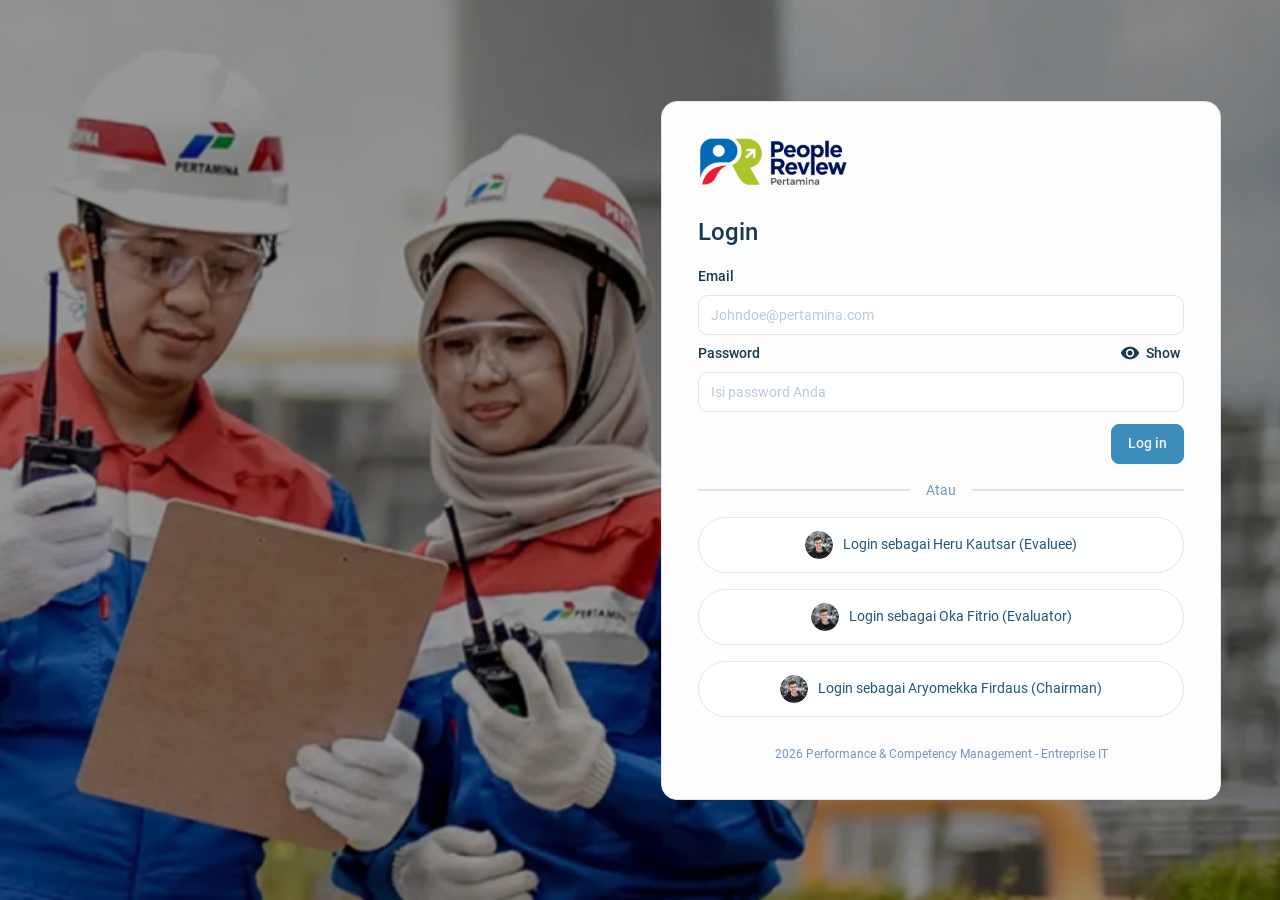
==== commit f288bc28: "Breadcrumb evaluator per tab, sembunyikan pager 1 halaman, tambah Behavior Survey, rekap & persetuju" ====
--- a/index.html
+++ b/index.html
@@ -5,6 +5,8 @@
   <meta name="viewport" content="width=device-width, initial-scale=1">
   <title>Beranda – People Review</title>
   <link rel="stylesheet" href="style.css">
+  <link rel="stylesheet" href="dropdown.css">
+  <link rel="stylesheet" href="rekap.css">
 </head>
 <body>
   <aside class="sidebar">
@@ -109,9 +111,10 @@
 
     <!-- PWTT → Tahapan Utama → Evaluator: pilih evaluee -->
     <section class="role-card" id="viewEvaluee" hidden>
-      <div class="ev-tabs" role="tablist">
-        <button type="button" role="tab" class="ev-tab" aria-selected="true">Penilaian Evaluee</button>
-        <button type="button" role="tab" class="ev-tab" aria-selected="false" data-missing>Rekapitulasi Sintesis Evaluator</button>
+      <div class="ev-tabs">
+        <a class="ev-tab" href="#pwtt-evaluator" aria-current="page">Penilaian Evaluee</a>
+        <a class="ev-tab" href="#pwtt-rekap">Rekapitulasi Sintesis Evaluator</a>
+        <a class="ev-tab" href="#pwtt-persetujuan" data-chairman hidden>Persetujuan Penilaian Kinerja</a>
       </div>
       <div class="ev-body">
         <div class="ev-top">
@@ -122,10 +125,208 @@
         <nav class="pager" id="evPager" aria-label="Halaman"></nav>
       </div>
     </section>
+
+    <!-- PWTT → Evaluator → Rekapitulasi Sintesis Evaluator (Figma "Rekapitulasi Sintesis Evaluator - Alt 2 - POV Evaluator") -->
+    <section class="role-card" id="viewRekap" hidden>
+      <div class="ev-tabs rk-head">
+        <div class="rk-tabs">
+          <a class="ev-tab" href="#pwtt-evaluator">Penilaian Evaluee</a>
+          <a class="ev-tab" href="#pwtt-rekap" aria-current="page">Rekapitulasi Sintesis Evaluator</a>
+          <a class="ev-tab" href="#pwtt-persetujuan" data-chairman hidden>Persetujuan Penilaian Kinerja</a>
+        </div>
+        <div class="rk-status" id="rkStatus"></div>
+      </div>
+      <div class="ev-body">
+        <div class="rk-tools">
+          <label class="search"><i data-icon="material-symbols:search-rounded"></i><input type="search" id="rkSearch" placeholder="Cari Nopek/Nama Pekerja" aria-label="Cari Nopek/Nama Pekerja"></label>
+          <div class="rk-pop-wrap">
+            <button type="button" class="btn-outline rk-tool" id="sortBtn" aria-expanded="false" aria-controls="sortPop"><i data-icon="iconamoon:swap-bold"></i>Sortir</button>
+            <div class="pop rk-pop" id="sortPop" hidden>
+              <h3>Sortir</h3>
+              <div class="rk-opts" id="sortOpts" role="listbox" aria-label="Sortir"></div>
+              <div class="rk-pop-foot"><button type="button" class="btn" id="sortApply">Terapkan</button></div>
+            </div>
+          </div>
+          <div class="rk-pop-wrap">
+            <button type="button" class="btn-outline rk-tool" id="filterBtn" aria-expanded="false" aria-controls="filterPop"><i data-icon="ion:filter"></i>Filter</button>
+            <div class="pop rk-pop rk-filter" id="filterPop" hidden>
+              <h3>Filter</h3>
+              <div class="ntabs" id="filterTabs" role="tablist"></div>
+              <label class="search"><i data-icon="material-symbols:search-rounded"></i><input type="search" id="filterSearch" placeholder="Ketik di sini untuk mencari" aria-label="Cari pilihan filter"></label>
+              <div class="rk-opts" id="filterOpts" role="listbox" aria-multiselectable="true" aria-label="Pilihan filter"></div>
+              <div class="rk-pop-foot"><button type="button" class="rk-clear" id="filterClear">Hapus Semua Pilihan</button><button type="button" class="btn" id="filterApply">Terapkan</button></div>
+            </div>
+          </div>
+        </div>
+        <div class="rk-grid" id="rkGrid"></div>
+        <nav class="pager" id="rkPager" aria-label="Halaman"></nav>
+      </div>
+    </section>
+    <div class="rk-foot" id="rkFoot" hidden>
+      <p id="rkNote">Tombol “Approval Chairman” akan menyala jika semua anggota sudah dinilai</p>
+      <!-- shortcut: Cetak Hasil Penilaian (PDF "Report Kalibrasi Dan Sintesis") belum dibuat; tampil setelah submit ke Chairman. -->
+      <button type="button" class="btn-outline" id="rkPrint" data-missing hidden><i data-icon="material-symbols:print-rounded"></i>Cetak Hasil Penilaian</button>
+      <button type="button" class="btn" id="rkSave"><i data-icon="fa-solid:save"></i>Simpan</button>
+      <button type="button" class="btn" id="rkNext" disabled>Approval Chairman<i data-icon="tabler:arrow-right"></i></button>
+    </div>
+
+    <!-- Rekapitulasi → Approval Chairman (Figma Desktop 1789–1797) -->
+    <section class="role-card" id="viewApproval" hidden>
+      <form class="apv" id="apvForm">
+        <button type="button" class="btn-outline apv-list" id="apvList">Lihat List Evaluee</button>
+        <h2>Pilih Jenis Approval Chairman dan Nama Atasan</h2>
+        <label>Jenis Approval
+          <select id="apvType">
+            <option value="">Pilih Jenis Approval</option>
+            <option value="atasan" data-desc="Approval oleh Pimpinan Evaluator untuk Kelompok Penilaian yang final ratingnya di Atasan Evaluator">Approval oleh Atasan Evaluator</option>
+            <option value="evaluator" data-desc="Approval oleh Evaluator untuk Kelompok Penilaian yang final ratingnya di Evaluator sendiri (tertentu)">Approval oleh Evaluator</option>
+          </select>
+        </label>
+        <label>Nama Atasan
+          <select id="apvBoss" disabled>
+            <option value="">Pilih Nama Atasan</option>
+            <option>Aryomekka Firdaus</option>
+            <option>I Made Wisnu Suryadana</option>
+            <option>John Doe</option>
+          </select>
+        </label>
+        <label class="apv-check"><input type="checkbox" id="apvAgree">Dengan ini menyatakan bahwa hasil Rating Kinerja para Evaluee dimaksud telah disampaikan dalam Diskusi People Review</label>
+      </form>
+      <div class="role-foot apv-foot">
+        <a class="btn-outline" href="#pwtt-rekap"><i data-icon="tabler:arrow-left"></i>Menuju Penilaian Kinerja</a>
+        <button type="button" class="btn" id="apvSubmit" disabled><i data-icon="material-symbols:send-rounded"></i>Submit</button>
+      </div>
+    </section>
+    <!-- Chairman → Persetujuan Penilaian Kinerja (Figma "Rekapitulasi Sintesis Evaluator - Alt 2 - POV Chairman", Desktop 1667–1676, 1779) -->
+    <section class="role-card" id="viewPersetujuan" hidden>
+      <div class="ev-tabs">
+        <a class="ev-tab" href="#pwtt-evaluator">Penilaian Evaluee</a>
+        <a class="ev-tab" href="#pwtt-rekap">Rekapitulasi Sintesis Evaluator</a>
+        <a class="ev-tab" href="#pwtt-persetujuan" aria-current="page">Persetujuan Penilaian Kinerja</a>
+      </div>
+      <div class="ev-body">
+        <div class="rk-tools">
+          <label class="search"><i data-icon="material-symbols:search-rounded"></i><input type="search" id="pjSearch" placeholder="Cari Nopek/Nama Pekerja" aria-label="Cari Nopek/Nama Pekerja"></label>
+          <!-- shortcut: Sortir & Filter kelompok belum dibuat (baru satu Evaluator yang mengajukan). -->
+          <button type="button" class="btn-outline rk-tool" data-missing><i data-icon="iconamoon:swap-bold"></i>Sortir</button>
+          <button type="button" class="btn-outline rk-tool" data-missing><i data-icon="ion:filter"></i>Filter</button>
+        </div>
+        <div class="pj-list" id="pjList"></div>
+      </div>
+    </section>
+
+    <!-- Pembuatan Berita Acara (Figma Evaluator 1774–1776, Chairman 1777–1778) -->
+    <section class="role-card" id="viewBA" hidden>
+      <div class="ba-head">
+        <a class="icon-btn" id="baBack" href="#pwtt-rekap" aria-label="Kembali"><i data-icon="tabler:arrow-left"></i></a>
+        <h2>Pembuatan Berita Acara</h2>
+        <span class="flow-pill" id="baEvaluator"></span>
+      </div>
+      <div class="ba-body">
+        <div class="ba-doc-col">
+          <div class="ba-doc-wrap"><article class="ba-doc" id="baDoc"></article></div>
+          <div class="ba-pager">
+            <button type="button" class="btn-outline" id="baPrev">Sebelumnya</button>
+            <span id="baPage"></span>
+            <button type="button" class="btn-outline" id="baNext">Selanjutnya</button>
+          </div>
+        </div>
+        <div class="ba-side">
+          <h3>Status Tanda Tangan</h3>
+          <div class="box ba-status" id="baStatus"></div>
+          <h3>Tanda Tangan Anda</h3>
+          <div class="box ba-sign" id="baSign"></div>
+          <input type="file" id="baFile" accept="image/*" hidden>
+        </div>
+      </div>
+    </section>
+    <div class="rk-foot ba-foot" id="baFoot" hidden>
+      <button type="button" class="btn" id="baPrint" disabled><i data-icon="material-symbols:print-rounded"></i>Cetak Berita Acara</button>
+    </div>
   </main>
+
+  <!-- Desktop 1644: Simpan -->
+  <dialog id="savedDlg" class="rk-dlg">
+    <form method="dialog">
+      <span class="rk-dlg-ico"><i data-icon="material-symbols:check-rounded"></i></span>
+      <h2>Penilaian Anda<br>sudah tersimpan!</h2>
+      <button class="btn">OK</button>
+    </form>
+  </dialog>
+  <!-- Desktop 1793: konfirmasi submit ke Chairman -->
+  <dialog id="confirmDlg" class="rk-dlg">
+    <form method="dialog">
+      <span class="rk-dlg-ico"><i data-icon="material-symbols:warning-outline-rounded"></i></span>
+      <h2>Anda yakin untuk submit<br>sintesis rating ini?</h2>
+      <p class="muted">Anda tidak dapat merubah rating saat proses approval oleh Chairman</p>
+      <button value="yes" class="btn">Submit</button>
+      <button value="no" class="btn-outline">Tidak, Saya Ingin Cek Kembali</button>
+    </form>
+  </dialog>
+  <!-- Desktop 1794: terkirim -->
+  <dialog id="sentDlg" class="rk-dlg">
+    <form method="dialog">
+      <span class="rk-dlg-ico"><i data-icon="material-symbols:check-rounded"></i></span>
+      <h2>Sintesis rating sudah terkirim<br>ke Chairman!</h2>
+      <p class="muted">Anda dapat kembali ke<br>menu pemilihan kelompok</p>
+      <button class="btn">Kembali ke Pemilihan Kelompok</button>
+    </form>
+  </dialog>
+  <!-- Desktop 1797: List Evaluee -->
+  <dialog id="listDlg" class="rk-list-dlg">
+    <div class="rk-list-head"><h2>List Evaluee</h2><button type="button" class="icon-btn" id="listClose" aria-label="Tutup"><i data-icon="material-symbols:close-rounded"></i></button></div>
+    <label class="search"><i data-icon="material-symbols:search-rounded"></i><input type="search" id="listSearch" placeholder="Cari Nopek/Nama Pekerja" aria-label="Cari Nopek/Nama Pekerja"></label>
+    <div class="rk-table-wrap">
+      <table class="rk-table">
+        <thead><tr><th>Nama</th><th>Nomor Pekerja</th><th>Behavior Survey</th><th>Individual Goal</th><th>Rating Development</th><th>Rating Reward</th></tr></thead>
+        <tbody id="listRows"></tbody>
+      </table>
+    </div>
+  </dialog>
+  <!-- Desktop 1642: pesan Chairman saat Tidak Disetujui -->
+  <dialog id="msgDlg" class="rk-msg-dlg">
+    <form method="dialog">
+      <div class="rk-msg-from"><img class="avatar" src="assets/avatar.png" alt="" width="32" height="32"><div><b id="msgName"></b><small id="msgNip"></small></div></div>
+      <p class="rk-msg" id="msgText"></p>
+      <button class="btn">OK</button>
+    </form>
+  </dialog>
+
+  <!-- Chairman: Setuju (1670–1671) / Tidak Setuju (1672–1675) -->
+  <dialog id="pjConfirmDlg" class="rk-dlg">
+    <form method="dialog">
+      <span class="rk-dlg-ico"><i data-icon="material-symbols:warning-outline-rounded"></i></span>
+      <h2 id="pjConfirmTitle"></h2>
+      <p class="muted" id="pjConfirmText"></p>
+      <button value="yes" id="pjYes"></button>
+      <button value="no" id="pjNo"></button>
+    </form>
+  </dialog>
+  <dialog id="pjReasonDlg" class="rk-dlg">
+    <form method="dialog">
+      <span class="rk-dlg-ico"><i data-icon="material-symbols:chat-rounded"></i></span>
+      <h2>Berikan alasan Anda</h2>
+      <textarea id="pjReason" maxlength="200" rows="2" placeholder="Isi alasan Anda (opsional)" aria-label="Alasan"></textarea>
+      <small class="pj-count" id="pjCount">0/200</small>
+      <button value="send" class="btn-outline danger"><i data-icon="material-symbols:send-rounded"></i>Kirim</button>
+      <button value="back" class="btn">Kembali</button>
+    </form>
+  </dialog>
+  <dialog id="pjDoneDlg" class="rk-dlg">
+    <form method="dialog">
+      <span class="rk-dlg-ico"><i data-icon="material-symbols:check-rounded"></i></span>
+      <h2 id="pjDoneTitle"></h2>
+      <p class="muted">Silakan untuk melanjutkan persetujuan<br>Evaluator lainnya</p>
+      <button class="btn">OK</button>
+    </form>
+  </dialog>
 
   <script src="icons.js"></script>
   <script src="profile.js"></script>
+  <script src="review.js"></script>
   <script src="app.js"></script>
+  <script src="rekap.js"></script>
+  <script src="persetujuan.js"></script>
+  <script src="dropdown.js"></script>
 </body>
 </html>
--- a/style.css
+++ b/style.css
@@ -121,11 +121,9 @@
 .eypr-head { display: flex; justify-content: space-between; align-items: center; gap: 12px; flex-wrap: wrap; padding: 12px 24px; border-bottom: 1px solid var(--line); }
 .eypr h2 { font-size: clamp(14px, 1.125vw, 18px); color: #060f13; }
 .periode { display: flex; align-items: center; gap: 10px; font-weight: 500; }
-/* appearance: none → panah bawaan diganti chevron sendiri supaya punya jarak dari garis tepi. */
-.periode select { appearance: none; width: 180px; height: 38px; padding: 0 40px 0 12px;
-  background: #feffff url("data:image/svg+xml,%3Csvg xmlns='http://www.w3.org/2000/svg' viewBox='0 0 24 24'%3E%3Cpath fill='none' stroke='%23193a4d' stroke-linecap='round' stroke-linejoin='round' stroke-width='2' d='m6 9l6 6l6-6'/%3E%3C/svg%3E") no-repeat right 12px center / 20px;
-  border: 1px solid var(--line); border-radius: 8px; font: inherit; font-weight: 400; color: var(--ink); cursor: pointer; }
-.periode select:focus-visible { outline: 2px solid var(--primary); outline-offset: -1px; }
+/* Dropdown standar (dropdown.css) dengan ukuran khusus Beranda. */
+.periode .dd { width: 180px; }
+.periode .dd-btn { height: 38px; padding: 0 40px 0 12px; }
 .steps { list-style: none; margin: 0; padding: 10px 24px; display: grid; grid-auto-flow: column; grid-auto-columns: minmax(110px, 1fr); gap: 12px; overflow-x: auto; }
 .steps li { position: relative; }
 .steps li + li::before { content: ''; position: absolute; left: -8px; top: 50%; width: 4px; height: 2px; background: var(--primary); }
@@ -212,10 +210,11 @@
 
 /* PWTT → Evaluator — Pilih Evaluee (Figma "Desktop - 535", diskalakan ~0.75) */
 .ev-tabs { display: flex; flex-wrap: wrap; padding: 14px 24px; border-bottom: 1px solid var(--line); }
-.ev-tab { padding: 8px 16px; background: #fff; border: 1px solid var(--line); font-size: clamp(13px, 1vw, 16px); color: var(--ink); }
+.ev-tab { padding: 8px 16px; background: #fff; border: 1px solid var(--line); font-size: clamp(13px, 1vw, 16px); color: var(--ink); text-decoration: none; white-space: nowrap; }
 .ev-tab:first-child { border-radius: 8px 0 0 8px; }
 .ev-tab:last-child { border-radius: 0 8px 8px 0; border-left: 0; }
-.ev-tab[aria-selected="true"] { background: #cde6fe; border-color: #b2d3e6; color: #02638f; font-weight: 500; }
+.ev-tab[aria-current="page"] { background: #cde6fe; border-color: #b2d3e6; color: #02638f; font-weight: 500; }
+.ev-tab:not([aria-current]):hover { background: #f1f8fc; }
 .ev-body { flex: 1; min-height: 0; display: flex; flex-direction: column; gap: 16px; padding: 16px 24px 20px; }
 .ev-top { display: flex; justify-content: space-between; align-items: center; gap: 16px; flex-wrap: wrap; }
 .ev-top h2 { font-size: clamp(16px, 1.25vw, 20px); }
@@ -239,8 +238,6 @@
 .pg:hover:not(:disabled):not([aria-current]) { background: var(--panel); }
 .pg[aria-current="page"] { background: var(--primary); color: var(--panel); }
 .pg-gap { width: 32px; text-align: center; color: #060f13; font-weight: 500; }
-.pager.off .pg { cursor: default; }
-.pager.off .pg[aria-current="page"] { background: #a7b6cc; }
 .pg-prev { transform: rotate(90deg); }
 .pg-next { transform: rotate(-90deg); }
 
--- a/dropdown.css
+++ b/dropdown.css
@@ -0,0 +1,22 @@
+/* Dropdown standar People Review (dipakai semua halaman; lihat dropdown.js).
+   Tombol: chevron Figma (tabler chevron-down 24px, garis 2px #060F13, 12px dari kanan).
+   Daftar: kotak putih radius 12 + bayangan; opsi = judul tebal + deskripsi opsional. */
+.dd { position: relative; min-width: 0; }
+.dd > select { display: none !important; }
+.dd-btn { width: 100%; min-height: 38px; text-align: left; font: inherit; font-weight: 400; color: #193a4d; padding: 8px 44px 8px 10px;
+  border: 1px solid #dee5ed; border-radius: 8px; cursor: pointer;
+  background: #fff url("data:image/svg+xml,%3Csvg xmlns='http://www.w3.org/2000/svg' viewBox='0 0 24 24'%3E%3Cpath fill='none' stroke='%23060f13' stroke-linecap='round' stroke-linejoin='round' stroke-width='2' d='m6 9l6 6l6-6'/%3E%3C/svg%3E") no-repeat right 12px center / 24px; }
+.dd-btn[aria-expanded="true"] { border-color: #3c8dbc;
+  background-image: url("data:image/svg+xml,%3Csvg xmlns='http://www.w3.org/2000/svg' viewBox='0 0 24 24'%3E%3Cpath fill='none' stroke='%23060f13' stroke-linecap='round' stroke-linejoin='round' stroke-width='2' d='m6 15l6-6l6 6'/%3E%3C/svg%3E"); }
+.dd-btn:focus-visible { outline: 2px solid #3c8dbc; outline-offset: -1px; }
+.dd-btn:disabled { cursor: default; }
+.dd-ph { color: #7996b9; }
+.dd-list { box-sizing: border-box; position: absolute; z-index: 20; top: calc(100% + 6px); left: 0; right: 0; max-height: min(360px, 50vh); overflow-y: auto;
+  display: flex; flex-direction: column; padding: 8px 0; background: #fff; border: 1px solid #dee5ed; border-radius: 12px; box-shadow: 0 8px 24px rgba(25, 58, 77, .12); }
+.dd-list[hidden] { display: none; }
+.dd-up > .dd-list { top: auto; bottom: calc(100% + 6px); } /* dibuka ke atas bila ruang bawah sempit (lihat place() di dropdown.js) */
+.dd-list [role="option"] { display: flex; flex-direction: column; gap: 4px; text-align: left; font: inherit; padding: 10px 16px; border: 0; background: none; cursor: pointer; }
+.dd-list [role="option"] b { color: #193a4d; font-weight: 500; font-size: clamp(13px, 0.94vw, 16px); }
+.dd-list [role="option"] span { color: #466386; font-weight: 400; font-size: clamp(12px, 0.83vw, 14px); line-height: 1.5; } /* 400: jangan ikut tebal dari <label> */
+.dd-list [role="option"]:hover, .dd-list [role="option"]:focus-visible { background: #ecf4f9; outline: none; }
+.dd-list [role="option"][aria-selected="true"] { background: #e3eff6; }
--- a/rekap.css
+++ b/rekap.css
@@ -0,0 +1,182 @@
+/* Rekapitulasi Sintesis Evaluator & Approval Chairman — tambahan di atas style.css (lihat rekap.js). */
+.rk-head { justify-content: space-between; align-items: center; gap: 12px; }
+.rk-tabs { display: flex; flex: none; }
+.rk-status { display: flex; align-items: center; gap: 12px; flex-wrap: wrap; }
+.rk-status .btn, .rk-status .btn-outline { padding: 8px 14px; border-radius: 8px; }
+.rk-status .chip { padding: 8px 12px; }
+.chip-bad { background: #fde2e2; color: #c62828; }
+.chip-bad::before { background: var(--danger); }
+
+.rk-tools { display: flex; gap: 12px; align-items: center; }
+.rk-tools > .search { flex: 1; }
+.rk-pop-wrap { position: relative; }
+.rk-tool { height: 44px; padding: 0 16px; border-radius: 8px; }
+.rk-tool[aria-expanded="true"], .rk-tool.on { background: #f1f8fc; }
+.rk-pop { right: 0; top: calc(100% + 6px); width: 300px; padding: 12px 0 0; display: flex; flex-direction: column; border-radius: 10px; }
+.rk-pop h3 { font-size: clamp(12px, 0.875vw, 14px); padding: 0 12px 10px; border-bottom: 1px solid var(--line); }
+.rk-filter { width: 360px; }
+.rk-filter .ntabs { padding: 0 12px; }
+.rk-filter .search, .rk-list-dlg > .search { flex: none; min-width: 0; } /* .search berbasis 48% lebar baris; di kolom harus tetap setinggi aslinya */
+.rk-filter .search { margin: 8px 12px; height: 38px; }
+.rk-opts { display: flex; flex-direction: column; max-height: 260px; overflow-y: auto; }
+.rk-opt { display: flex; justify-content: space-between; align-items: center; gap: 8px; padding: 10px 12px; background: none; border: 0; text-align: left; color: var(--ink); }
+.rk-opt:hover { background: var(--side); }
+.rk-opt[aria-selected="true"] { color: var(--primary); }
+.rk-opt .ico { font-size: 18px; }
+.rk-none { margin: 0; padding: 10px 12px; }
+.rk-pop-foot { display: flex; justify-content: flex-end; align-items: center; gap: 12px; padding: 12px; border-top: 1px solid var(--line); }
+.rk-pop-foot .btn { padding: 8px 16px; border-radius: 6px; }
+.rk-clear { margin-right: auto; background: none; border: 0; padding: 0; color: var(--danger); font-size: clamp(11px, 0.812vw, 13px); }
+
+.rk-grid { flex: 1; min-height: 0; overflow-y: auto; display: grid; grid-template-columns: repeat(auto-fill, minmax(260px, 1fr)); gap: 12px; align-content: start; padding: 12px; background: #f4f8fb; border: 1px solid var(--line); border-radius: 16px; }
+.rk-card { display: flex; flex-direction: column; gap: 4px; padding: 16px; border-radius: 12px; }
+.rk-name { margin: 0; color: var(--ink-2); }
+.rk-name b { font-size: clamp(13px, 1vw, 16px); color: #060f13; }
+.rk-fungsi { color: var(--ink-2); font-size: clamp(11px, 0.75vw, 12px); }
+.rk-title { color: #060f13; margin-bottom: 8px; }
+.rk-stats { display: grid; grid-template-columns: 1fr auto; align-items: center; gap: 4px 8px; margin: auto 0 8px; } /* margin-top auto: angka sejajar antar kartu */
+.rk-stats dt { position: relative; display: flex; align-items: center; gap: 6px; font-size: clamp(11px, 0.812vw, 13px); font-weight: 500; }
+.rk-stats dd { margin: 0; font-size: clamp(16px, 1.25vw, 20px); color: #060f13; }
+.rk-stats dd small { font-size: 11px; margin-left: 2px; }
+.rk-info { font-size: 18px; color: var(--primary); }
+.rk-tip { position: absolute; z-index: 10; left: 40%; top: calc(100% + 4px); width: 260px; display: flex; align-items: flex-start; gap: 12px; padding: 10px 12px; background: #fff; border-radius: 8px; box-shadow: 0 4px 16px rgba(0,0,0,.15); font-weight: 400; line-height: 1.5; }
+.rk-tip .icon-btn { font-size: 16px; }
+.rk-reward { display: flex; flex-direction: column; gap: 6px; font-size: clamp(11px, 0.812vw, 13px); font-weight: 500; margin-bottom: 8px; }
+.rk-locked { display: block; padding: 8px 10px; border: 1px solid var(--line); border-radius: 8px; font-weight: 400; font-size: clamp(12px, 0.938vw, 15px); }
+.rk-card .wide { padding: 8px; border-radius: 8px; }
+.rk-empty { grid-column: 1 / -1; align-self: center; margin: auto; padding: 120px 0; text-align: center; color: var(--ink-2); }
+.rk-grid:has(.rk-empty) { display: flex; }
+
+.rk-foot { display: flex; align-items: center; gap: 12px; flex-wrap: wrap; }
+.rk-foot p { margin: 0 auto 0 0; }
+.rk-foot .btn, .rk-foot .btn-outline { padding: 10px 20px; border-radius: 8px; }
+
+/* Approval Chairman */
+#viewApproval { background: url(assets/wave-left.svg) no-repeat left top / 130px auto, url(assets/wave-right.svg) no-repeat right center / 330px auto, var(--bg); }
+.apv { flex: 1; overflow-y: auto; display: flex; flex-direction: column; justify-content: center; gap: 16px; padding: 32px 64px; }
+.apv-list { align-self: flex-start; padding: 6px 12px; }
+.apv h2 { font-size: clamp(19px, 1.5vw, 24px); }
+.apv > label:not(.apv-check) { display: flex; flex-direction: column; gap: 8px; width: min(350px, 100%); font-weight: 500; }
+.apv .dd-btn { min-height: 52px; }
+.apv .dd-btn:disabled { background-color: var(--panel); }
+.apv-check { display: flex; align-items: center; gap: 10px; }
+.apv-check input { width: 22px; height: 22px; margin: 0; accent-color: var(--primary); flex-shrink: 0; }
+.apv-foot { justify-content: space-between; border-top: 0; }
+.apv-foot .btn, .apv-foot .btn-outline { padding: 10px 20px; border-radius: 6px; }
+
+/* Dialog Rekapitulasi */
+.rk-dlg, .rk-list-dlg, .rk-msg-dlg { border: 0; border-radius: 16px; padding: 0; color: var(--ink); box-shadow: 0 20px 50px rgba(0,0,0,.2); }
+:is(.rk-dlg, .rk-list-dlg, .rk-msg-dlg)::backdrop { background: rgba(25,58,77,.35); }
+.rk-dlg { width: min(420px, calc(100vw - 32px)); }
+.rk-dlg form { display: flex; flex-direction: column; align-items: stretch; gap: 12px; padding: 28px 24px 24px; text-align: center; }
+.rk-dlg-ico { font-size: 48px; color: var(--primary); display: flex; justify-content: center; }
+.rk-dlg h2 { font-size: clamp(16px, 1.25vw, 20px); line-height: 1.4; }
+.rk-dlg p { margin: 0 0 8px; }
+.rk-dlg .btn, .rk-dlg .btn-outline { padding: 12px 16px; border-radius: 10px; }
+.rk-list-dlg { width: min(1480px, calc(100vw - 32px)); height: calc(100vh - 64px); }
+.rk-list-dlg[open] { display: flex; flex-direction: column; }
+.rk-list-head { display: flex; justify-content: space-between; align-items: center; padding: 16px 24px; border-bottom: 1px solid var(--line); }
+.rk-list-head h2 { font-size: clamp(16px, 1.25vw, 20px); }
+.rk-list-head .icon-btn { font-size: 24px; }
+.rk-list-dlg > .search { margin: 12px 24px; min-width: 0; }
+.rk-table-wrap { flex: 1; overflow: auto; background: #f4f8fb; }
+.rk-table { width: 100%; border-collapse: collapse; text-align: center; }
+.rk-table th { font-weight: 500; padding: 14px 8px; background: #fff; border-bottom: 1px solid var(--line); position: sticky; top: 0; }
+.rk-table td { padding: 18px 8px; background: #fff; border-bottom: 1px solid var(--line); }
+.rk-table tbody tr:nth-child(even) td { background: var(--panel); }
+.rk-msg-dlg { width: min(900px, calc(100vw - 32px)); }
+.rk-msg-dlg form { display: flex; flex-direction: column; gap: 16px; padding: 20px; }
+.rk-msg-from { display: flex; align-items: center; gap: 10px; }
+.rk-msg-from small { display: block; }
+.rk-msg { margin: 0; min-height: 280px; padding: 14px 16px; border: 1px solid var(--line); border-radius: 12px; font-size: clamp(13px, 1.125vw, 18px); line-height: 1.6; }
+.rk-msg-dlg .btn { align-self: flex-end; padding: 10px 20px; border-radius: 8px; }
+
+@media (max-width: 900px) {
+  .rk-tools { flex-wrap: wrap; }
+  .rk-tools > .search { flex-basis: 100%; }
+  .rk-pop { right: auto; left: 0; }
+  .apv { padding: 24px; }
+  #viewApproval { background: var(--bg); }
+}
+
+/* Tab ketiga (Persetujuan Penilaian Kinerja) hanya untuk Chairman: tab terakhir yang tampil tetap membulat. */
+.ev-tab:has(+ .ev-tab[hidden]) { border-radius: 0 8px 8px 0; }
+.ev-tab + .ev-tab { border-left: 0; }
+
+/* Persetujuan Penilaian Kinerja (Chairman) */
+.pj-list { flex: 1; min-height: 0; overflow-y: auto; display: flex; flex-direction: column; gap: 10px; padding: 12px; background: #f4f8fb; border: 1px solid var(--line); border-radius: 16px; }
+.pj-group { padding: 0; border-radius: 16px; overflow: hidden; flex-shrink: 0; }
+.pj-head { display: flex; align-items: center; gap: 12px; flex-wrap: wrap; padding: 16px 20px; }
+.pj-head > div { display: flex; flex-direction: column; gap: 6px; margin-right: auto; min-width: 0; }
+.pj-head .name { font-size: clamp(14px, 1.125vw, 18px); }
+.pj-head small { color: var(--ink-2); }
+.pj-head .btn { padding: 10px 16px; border-radius: 8px; }
+.pj-toggle { display: inline-flex; align-items: center; gap: 10px; padding: 10px 14px; border: 0; border-radius: 8px; background: var(--soft-blue); color: var(--primary-dark); font-weight: 500; }
+.pj-toggle .ico { font-size: 20px; transition: transform .15s; }
+.pj-toggle[aria-expanded="true"] .ico { transform: rotate(180deg); }
+.pj-tipwrap { position: relative; display: inline-flex; }
+.pj-tipwrap:hover::after { content: attr(data-tip); position: absolute; z-index: 10; top: calc(100% + 8px); left: 50%; transform: translateX(-50%); width: 240px; padding: 10px 12px; background: #fff; border-radius: 8px; box-shadow: 0 4px 16px rgba(0,0,0,.15); text-align: center; line-height: 1.5; color: var(--ink); }
+.pj-detail { border-top: 1px solid var(--line); }
+.pj-detail .rk-table-wrap { background: none; }
+.pj-table th { position: static; }
+.pj-decide { display: flex; justify-content: flex-end; align-items: center; gap: 12px; padding: 14px 20px; }
+.pj-decide b { font-size: clamp(14px, 1.125vw, 18px); margin-right: 8px; }
+.pj-decide .btn-outline { padding: 10px 18px; border-radius: 6px; }
+.btn-outline.ok { color: #15803d; border-color: #15803d; }
+.btn-outline.ok:hover { background: #f0fdf4; }
+.btn-outline.danger:disabled { color: #a7b6cc; border-color: #d5dde8; background: #fff; }
+#pjReasonDlg textarea { width: 100%; padding: 12px; border: 1px solid var(--line); border-radius: 8px; font: inherit; color: var(--ink); resize: none; }
+#pjReasonDlg textarea:focus { outline: 2px solid var(--primary); outline-offset: -1px; }
+.pj-count { align-self: flex-end; margin-top: -6px; color: var(--muted); }
+
+/* Pembuatan Berita Acara */
+.ba-head { display: flex; align-items: center; gap: 12px; padding: 16px 24px; border-bottom: 1px solid var(--line); }
+.ba-head .icon-btn { font-size: 24px; }
+.ba-head h2 { font-size: clamp(16px, 1.25vw, 20px); margin-right: auto; }
+.ba-body { flex: 1; min-height: 0; display: grid; grid-template-columns: minmax(0, 1.25fr) minmax(0, 1fr); gap: 20px; padding: 20px 24px; overflow-y: auto; }
+.ba-doc-col { display: flex; flex-direction: column; gap: 16px; min-height: 0; }
+.ba-doc-wrap { flex: 1; min-height: 320px; overflow-y: auto; padding: 20px 24px 0; background: var(--panel); border: 1px solid var(--line); border-radius: 16px; }
+.ba-doc { background: #fff; border: 1px solid #c9d3df; min-height: 100%; padding: 16px 32px 32px; font-size: 12px; color: #000; }
+.ba-page.off { display: none; }
+.ba-brand { text-align: right; font-weight: 700; font-size: 18px; letter-spacing: .5px; padding-bottom: 10px; border-bottom: 3px double #000; margin-bottom: 20px; }
+.ba-doc h1 { font-size: 13px; text-align: center; font-weight: 700; margin-bottom: 16px; }
+.ba-doc h2 { font-size: 12px; text-align: center; font-weight: 700; margin-bottom: 16px; }
+.ba-doc p { text-align: justify; margin: 0 24px 12px; }
+.ba-roles { width: 100%; border-collapse: collapse; margin-top: 16px; }
+.ba-roles th { text-align: left; border-bottom: 1px solid #000; padding: 4px 6px; }
+.ba-roles td { padding: 10px 6px; vertical-align: middle; }
+.ba-sig { width: 28%; }
+.ba-sig img { max-height: 48px; max-width: 100%; }
+.ba-doc .rk-table { font-size: 11px; }
+.ba-doc .rk-table th, .ba-doc .rk-table td { padding: 6px 4px; background: #fff; border-bottom: 1px solid #c9d3df; position: static; }
+.ba-pager { display: flex; justify-content: center; align-items: center; gap: 12px; }
+.ba-pager .btn-outline { padding: 8px 16px; border-radius: 6px; }
+.ba-pager span { padding: 8px 12px; border: 1px solid var(--line); border-radius: 6px; }
+.ba-side { display: flex; flex-direction: column; gap: 12px; }
+.ba-side h3 { font-size: clamp(14px, 1.125vw, 18px); }
+.ba-status { display: flex; flex-direction: column; gap: 16px; }
+.ba-person { display: flex; align-items: center; gap: 12px; }
+.ba-person > div { display: flex; flex-direction: column; margin-right: auto; }
+.ba-sign { display: flex; flex-direction: column; gap: 16px; }
+.ba-slot { display: grid; grid-template-columns: minmax(0, 1fr) auto; grid-template-rows: auto auto; gap: 10px 16px; align-items: center; }
+.ba-slot-view { grid-row: 1 / 3; display: grid; place-items: center; min-height: 110px; padding: 8px; border: 1px dashed var(--line); border-radius: 8px; text-align: center; }
+.ba-slot-view img { max-height: 110px; max-width: 100%; }
+.ba-slot .btn-outline { padding: 10px 16px; border-radius: 6px; }
+.ba-stamp { display: flex; flex-direction: column; align-items: center; gap: 2px; padding: 8px 12px; border: 1px solid #000; color: #000; text-align: center; }
+.ba-stamp small { font-weight: 700; font-size: 10px; }
+.ba-stamp span { font-size: 11px; }
+.ba-stamp b { font-size: 16px; font-weight: 700; }
+.ba-sig .ba-stamp { padding: 4px 6px; }
+.ba-sig .ba-stamp b { font-size: 12px; }
+.ba-foot { justify-content: flex-end; }
+
+@media (max-width: 1100px) { .ba-body { grid-template-columns: minmax(0, 1fr); } }
+
+/* Cetak Berita Acara: hanya dokumen, semua halaman. */
+@media print {
+  body * { visibility: hidden; }
+  .ba-doc, .ba-doc * { visibility: visible; }
+  .ba-doc { position: absolute; left: 0; top: 0; width: 100%; border: 0; padding: 0; }
+  .ba-page.off { display: block; }
+  .ba-page + .ba-page { break-before: page; }
+}
